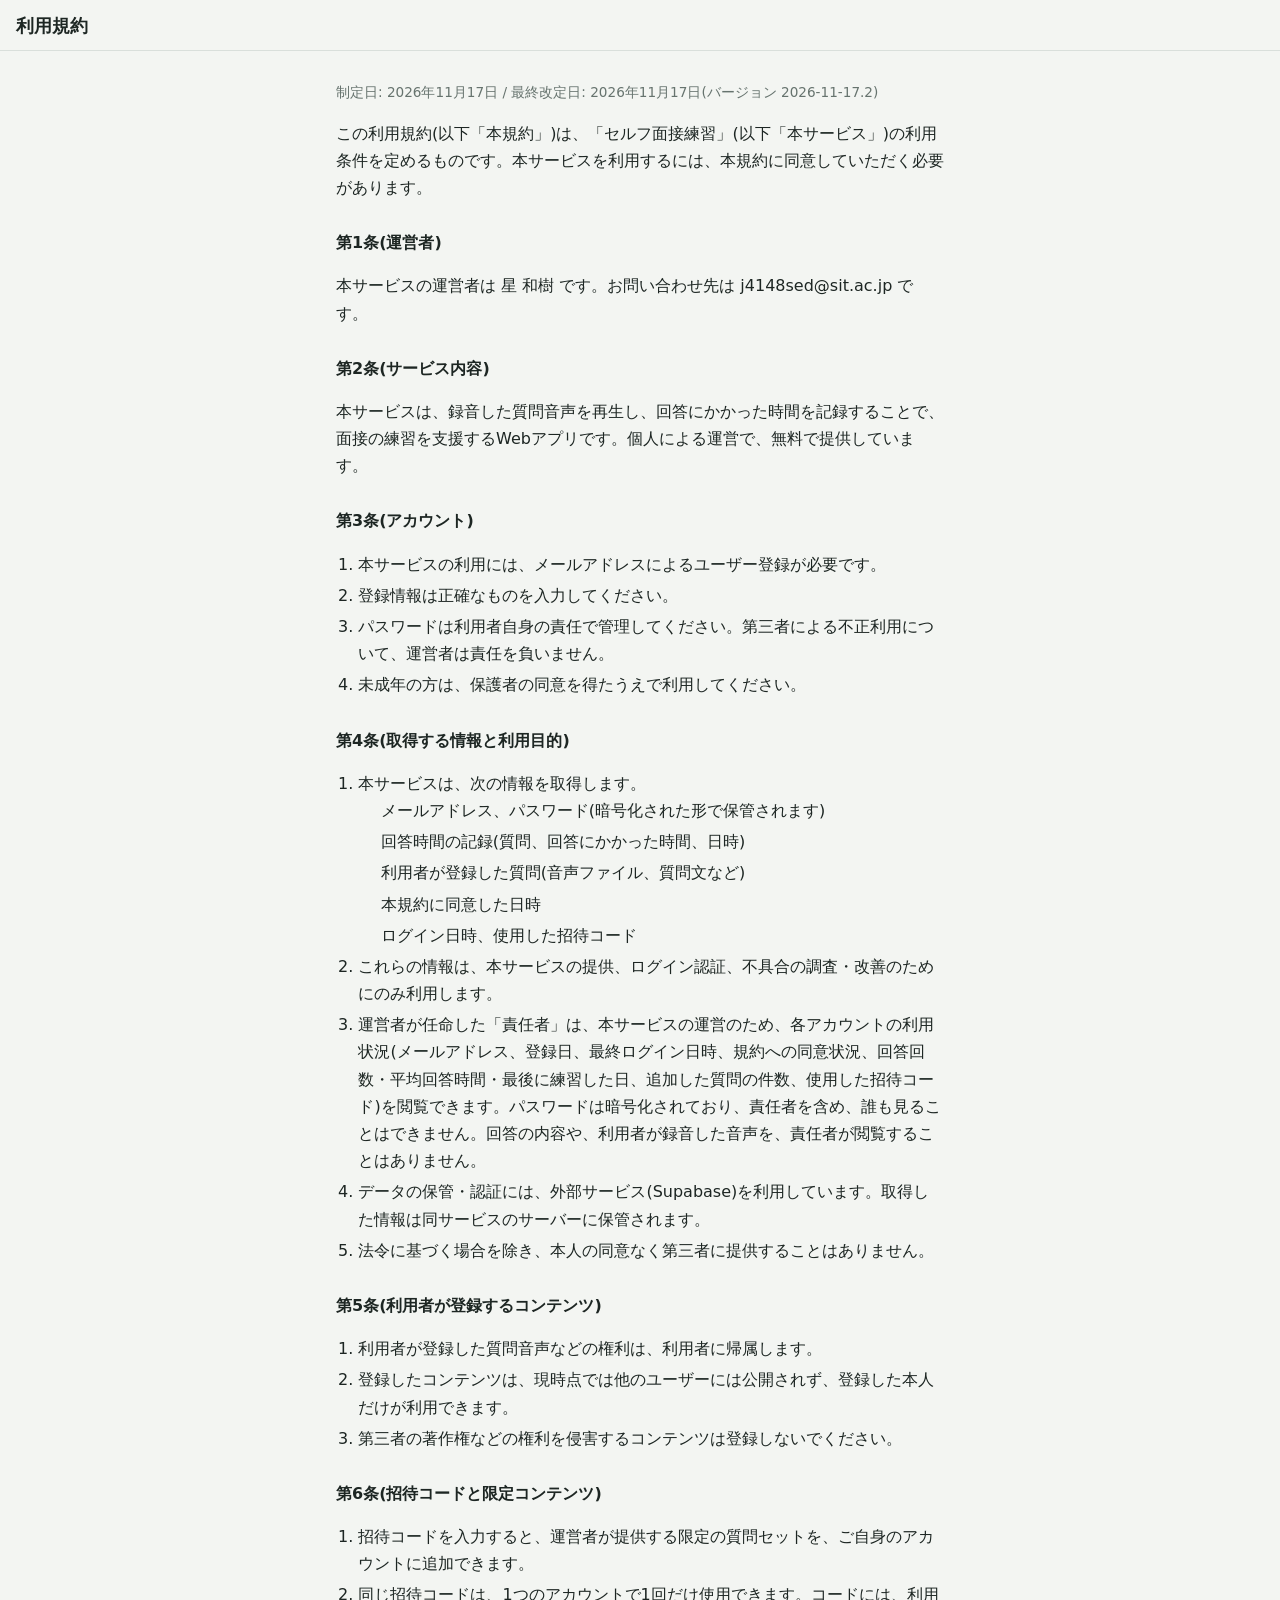
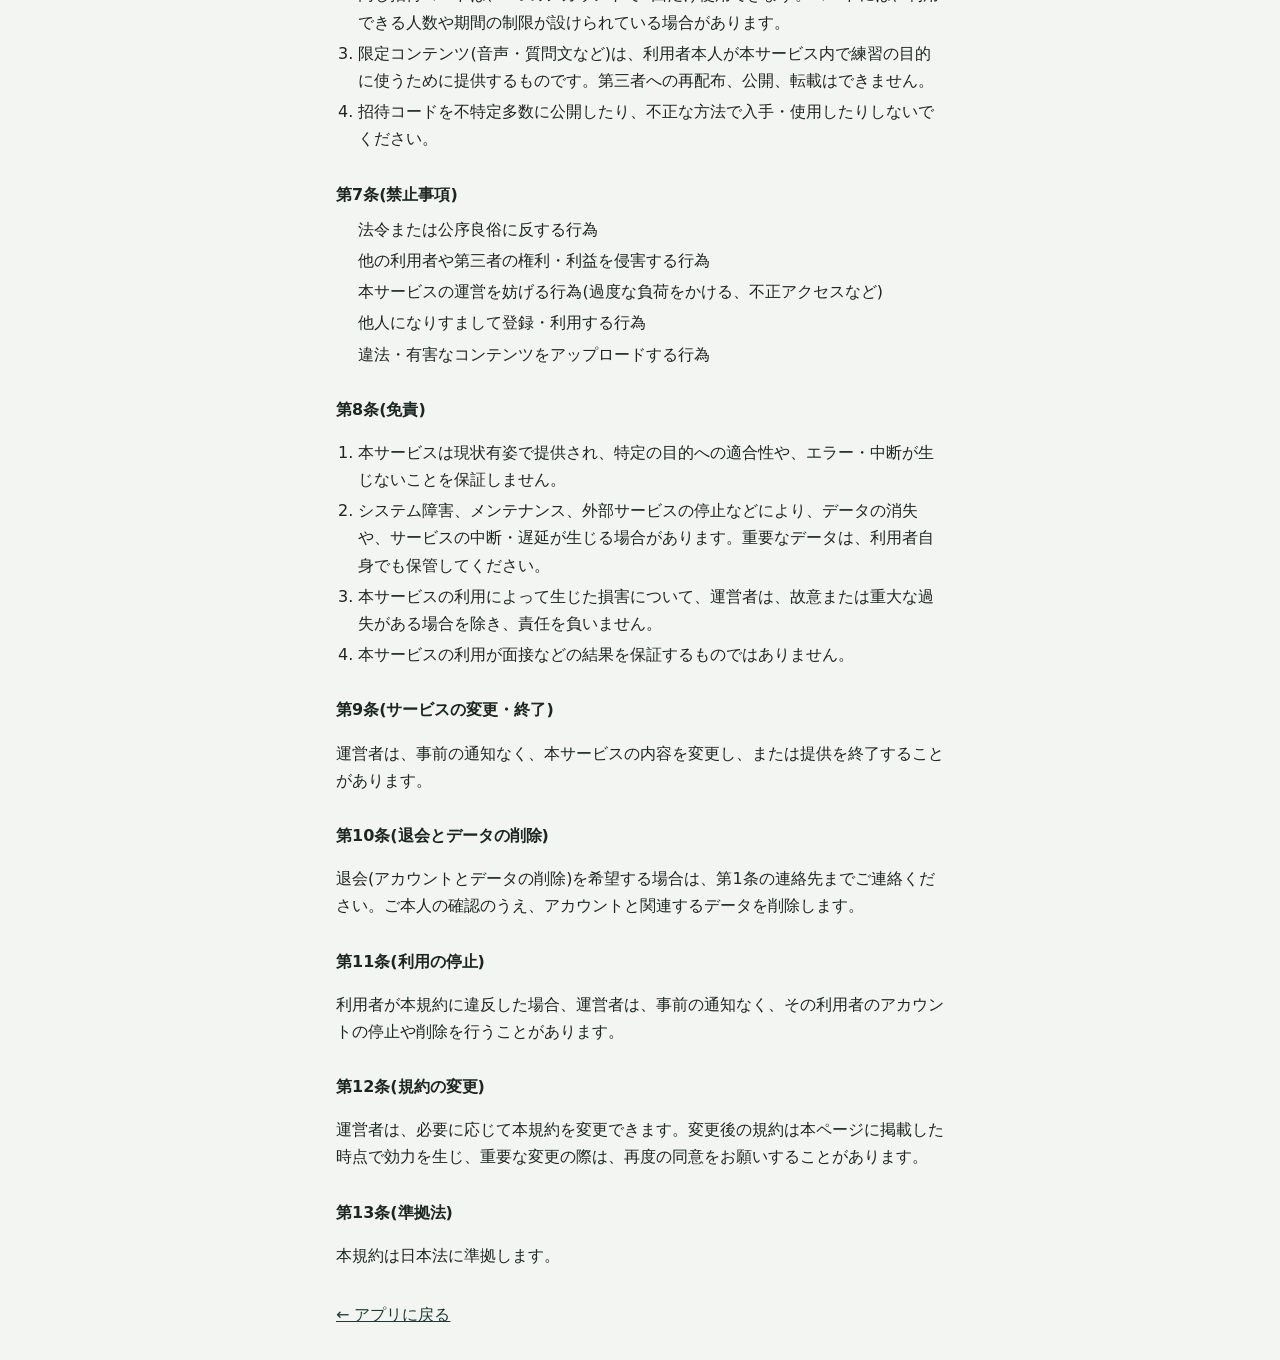
==== terms.html @ ee1d68dd "ファイルをルートに移動" ====
<!DOCTYPE html>
<html lang="ja">
<head>
  <meta charset="UTF-8">
  <meta name="viewport" content="width=device-width, initial-scale=1, viewport-fit=cover">
  <title>利用規約 | セルフ面接練習</title>
  <link rel="icon" type="image/png" sizes="32x32" href="icons/favicon-32.png">
  <link rel="stylesheet" href="style.css">
</head>
<body>
  <header class="top"><h1>利用規約</h1></header>
  <main class="doc">
    <p class="meta">制定日: 2026年11月17日 / 最終改定日: 2026年11月17日(バージョン 2026-11-17.2)</p>
    <p>この利用規約(以下「本規約」)は、「セルフ面接練習」(以下「本サービス」)の利用条件を定めるものです。本サービスを利用するには、本規約に同意していただく必要があります。</p>

    <h2>第1条(運営者)</h2>
    <p>本サービスの運営者は <span >星 和樹</span> です。お問い合わせ先は <span >j4148sed@sit.ac.jp</span> です。</p>

    <h2>第2条(サービス内容)</h2>
    <p>本サービスは、録音した質問音声を再生し、回答にかかった時間を記録することで、面接の練習を支援するWebアプリです。個人による運営で、無料で提供しています。</p>

    <h2>第3条(アカウント)</h2>
    <ol>
      <li>本サービスの利用には、メールアドレスによるユーザー登録が必要です。</li>
      <li>登録情報は正確なものを入力してください。</li>
      <li>パスワードは利用者自身の責任で管理してください。第三者による不正利用について、運営者は責任を負いません。</li>
      <li>未成年の方は、保護者の同意を得たうえで利用してください。</li>
    </ol>

    <h2>第4条(取得する情報と利用目的)</h2>
    <ol>
      <li>本サービスは、次の情報を取得します。
        <ul>
          <li>メールアドレス、パスワード(暗号化された形で保管されます)</li>
          <li>回答時間の記録(質問、回答にかかった時間、日時)</li>
          <li>利用者が登録した質問(音声ファイル、質問文など)</li>
          <li>本規約に同意した日時</li>
          <li>ログイン日時、使用した招待コード</li>
        </ul>
      </li>
      <li>これらの情報は、本サービスの提供、ログイン認証、不具合の調査・改善のためにのみ利用します。</li>
      <li>運営者が任命した「責任者」は、本サービスの運営のため、各アカウントの利用状況(メールアドレス、登録日、最終ログイン日時、規約への同意状況、回答回数・平均回答時間・最後に練習した日、追加した質問の件数、使用した招待コード)を閲覧できます。パスワードは暗号化されており、責任者を含め、誰も見ることはできません。回答の内容や、利用者が録音した音声を、責任者が閲覧することはありません。</li>
      <li>データの保管・認証には、外部サービス(Supabase)を利用しています。取得した情報は同サービスのサーバーに保管されます。</li>
      <li>法令に基づく場合を除き、本人の同意なく第三者に提供することはありません。</li>
    </ol>

    <h2>第5条(利用者が登録するコンテンツ)</h2>
    <ol>
      <li>利用者が登録した質問音声などの権利は、利用者に帰属します。</li>
      <li>登録したコンテンツは、現時点では他のユーザーには公開されず、登録した本人だけが利用できます。</li>
      <li>第三者の著作権などの権利を侵害するコンテンツは登録しないでください。</li>
    </ol>

    <h2>第6条(招待コードと限定コンテンツ)</h2>
    <ol>
      <li>招待コードを入力すると、運営者が提供する限定の質問セットを、ご自身のアカウントに追加できます。</li>
      <li>同じ招待コードは、1つのアカウントで1回だけ使用できます。コードには、利用できる人数や期間の制限が設けられている場合があります。</li>
      <li>限定コンテンツ(音声・質問文など)は、利用者本人が本サービス内で練習の目的に使うために提供するものです。第三者への再配布、公開、転載はできません。</li>
      <li>招待コードを不特定多数に公開したり、不正な方法で入手・使用したりしないでください。</li>
    </ol>

    <h2>第7条(禁止事項)</h2>
    <ul>
      <li>法令または公序良俗に反する行為</li>
      <li>他の利用者や第三者の権利・利益を侵害する行為</li>
      <li>本サービスの運営を妨げる行為(過度な負荷をかける、不正アクセスなど)</li>
      <li>他人になりすまして登録・利用する行為</li>
      <li>違法・有害なコンテンツをアップロードする行為</li>
    </ul>

    <h2>第8条(免責)</h2>
    <ol>
      <li>本サービスは現状有姿で提供され、特定の目的への適合性や、エラー・中断が生じないことを保証しません。</li>
      <li>システム障害、メンテナンス、外部サービスの停止などにより、データの消失や、サービスの中断・遅延が生じる場合があります。重要なデータは、利用者自身でも保管してください。</li>
      <li>本サービスの利用によって生じた損害について、運営者は、故意または重大な過失がある場合を除き、責任を負いません。</li>
      <li>本サービスの利用が面接などの結果を保証するものではありません。</li>
    </ol>

    <h2>第9条(サービスの変更・終了)</h2>
    <p>運営者は、事前の通知なく、本サービスの内容を変更し、または提供を終了することがあります。</p>

    <h2>第10条(退会とデータの削除)</h2>
    <p>退会(アカウントとデータの削除)を希望する場合は、第1条の連絡先までご連絡ください。ご本人の確認のうえ、アカウントと関連するデータを削除します。</p>

    <h2>第11条(利用の停止)</h2>
    <p>利用者が本規約に違反した場合、運営者は、事前の通知なく、その利用者のアカウントの停止や削除を行うことがあります。</p>

    <h2>第12条(規約の変更)</h2>
    <p>運営者は、必要に応じて本規約を変更できます。変更後の規約は本ページに掲載した時点で効力を生じ、重要な変更の際は、再度の同意をお願いすることがあります。</p>

    <h2>第13条(準拠法)</h2>
    <p>本規約は日本法に準拠します。</p>

    <p style="margin-top:32px"><a href="./">← アプリに戻る</a></p>
  </main>
</body>
</html>
---- style.css ----
:root {
  --bg: #f3f5f2;
  --surface: #ffffff;
  --ink: #1d2623;
  --muted: #66736e;
  --line: #d9dfdb;
  --accent: #1f3a34;
  --accent-ink: #ffffff;
  --live: #c4452d;
  --radius: 14px;
  color-scheme: light dark;
}
@media (prefers-color-scheme: dark) {
  :root {
    --bg: #131917;
    --surface: #1c2421;
    --ink: #e8eeeb;
    --muted: #93a29c;
    --line: #2d3733;
    --accent: #8fd1bb;
    --accent-ink: #0f1916;
    --live: #ff8a70;
  }
}

* { box-sizing: border-box; }
html, body { margin: 0; }
body {
  background: var(--bg);
  color: var(--ink);
  font-family: "Hiragino Sans", "Yu Gothic UI", "Noto Sans JP", system-ui, sans-serif;
  line-height: 1.7;
  padding-bottom: env(safe-area-inset-bottom, 0px);
}

.top {
  position: sticky; top: 0; z-index: 5;
  background: var(--bg);
  padding: calc(env(safe-area-inset-top, 0px) + 12px) 16px 0;
  border-bottom: 1px solid var(--line);
}
.top h1 { font-size: 1.1rem; margin: 0 0 8px; font-weight: 700; }
.tabs { display: flex; gap: 4px; }
.tab {
  flex: 1; border: 0; background: none; color: var(--muted);
  font: inherit; font-size: .95rem; padding: 10px 4px;
  border-bottom: 3px solid transparent; cursor: pointer;
}
.tab.active { color: var(--ink); border-bottom-color: var(--accent); font-weight: 700; }
button:focus-visible, select:focus-visible, input:focus-visible { outline: 3px solid var(--live); outline-offset: 2px; }

main { max-width: 640px; margin: 0 auto; padding: 16px; }
.view { display: none; }
.view.active { display: block; }
h2 { font-size: 1rem; margin: 24px 0 8px; }

/* 練習 */
.settings { display: grid; gap: 10px; }
.settings label { display: grid; gap: 4px; font-size: .85rem; color: var(--muted); }
.settings .check { display: flex; align-items: center; gap: 8px; }
select {
  font: inherit; font-size: 1rem; color: var(--ink);
  background: var(--surface); border: 1px solid var(--line);
  border-radius: 10px; padding: 10px 12px;
}

.stage {
  margin: 20px 0; padding: 28px 16px; text-align: center;
  background: var(--surface); border: 1px solid var(--line); border-radius: var(--radius);
  min-height: 250px; display: flex; flex-direction: column; justify-content: center; gap: 8px;
}
.status { margin: 0; color: var(--muted); font-size: .95rem; }
.qtitle { margin: 0; font-size: 1.25rem; font-weight: 700; min-height: 2.4em; }
.timer {
  margin: 0; font-size: 3.4rem; font-weight: 300;
  font-variant-numeric: tabular-nums; letter-spacing: .02em;
}

.actions { display: grid; gap: 10px; }
button.primary, button.ghost {
  font: inherit; font-size: 1.05rem; border-radius: var(--radius);
  padding: 16px; cursor: pointer; border: 1px solid var(--accent);
}
button.primary { background: var(--accent); color: var(--accent-ink); font-weight: 700; }
button.ghost { background: none; color: var(--ink); border-color: var(--line); }
button.danger { color: var(--live); margin-top: 24px; width: 100%; }
button:active { transform: translateY(1px); }

/* 一覧・記録 */
.hint { color: var(--muted); font-size: .85rem; margin: 0 0 12px; }
ul { list-style: none; margin: 0; padding: 0; }
.qlist li, .stats li, .recent li {
  display: flex; align-items: center; gap: 10px;
  background: var(--surface); border: 1px solid var(--line); border-radius: 12px;
  padding: 10px 12px; margin-bottom: 8px;
}
.qlist li { margin-left: calc(var(--d, 0) * 18px); }
.qlist li[style*="--d:0"] { border-left: 4px solid var(--accent); }
.t { flex: 1; }
.badge {
  font-size: .72rem; color: var(--muted);
  border: 1px solid var(--line); border-radius: 999px; padding: 0 8px;
}
.badge.own { color: var(--accent); border-color: var(--accent); }
button.play {
  width: 44px; height: 44px; border-radius: 50%; border: 0;
  background: var(--accent); color: var(--accent-ink); font-size: 1rem; cursor: pointer;
}
.num { font-variant-numeric: tabular-nums; text-align: right; white-space: nowrap; }
.num small { display: block; color: var(--muted); font-size: .72rem; }
.empty { color: var(--muted); justify-content: center; }

@media (prefers-reduced-motion: reduce) { * { transition: none !important; animation: none !important; } }

/* 回答終了後の「次の質問へ」ボタンは色を変えて、押し間違いを防ぐ */
button.primary.next { background: var(--live); border-color: var(--live); color: #fff; }

/* アカウント */
.tab { font-size: .88rem; }
.notice { min-height: 1.6em; margin: 12px 0 0; font-size: .85rem; color: var(--muted); text-align: center; }
.card { background: var(--surface); border: 1px solid var(--line); border-radius: var(--radius); padding: 16px; }
.card h2 { margin-top: 0; }
.card p { margin: 0 0 8px; }
.fields { display: grid; gap: 12px; }
.fields label { display: grid; gap: 4px; font-size: .85rem; color: var(--muted); }
input[type="email"], input[type="password"] {
  font: inherit; font-size: 1rem; color: var(--ink);
  background: var(--bg); border: 1px solid var(--line); border-radius: 10px; padding: 12px;
}
.email { font-weight: 700; word-break: break-all; }
code { background: var(--bg); border-radius: 4px; padding: 0 4px; }

/* ログイン必須: 未ログイン・未同意の間は、タブを隠してアカウント画面だけを出す */
.locked .tabs { display: none; }
.fields label.check { display: flex; align-items: flex-start; gap: 10px; color: var(--ink); font-size: .92rem; }
.fields label.check input { width: 22px; height: 22px; margin: 2px 0 0; flex: none; }
.fields hr { border: 0; border-top: 1px solid var(--line); margin: 4px 0; width: 100%; }
button:disabled { opacity: .45; cursor: not-allowed; }
a { color: var(--accent); }
.doc h2 { margin-top: 28px; }
.doc ol, .doc ul { padding-left: 1.4em; }
.doc li { margin-bottom: 4px; }
.doc .meta { color: var(--muted); font-size: .85rem; }
.doc .todo { background: #fff3c4; color: #5a4300; border-radius: 4px; padding: 0 4px; }

/* ステップ4: 質問の追加・削除 */
input[type="text"], input[type="file"] {
  font: inherit; font-size: 1rem; color: var(--ink);
  background: var(--bg); border: 1px solid var(--line); border-radius: 10px; padding: 12px; width: 100%;
}
.sub { display: block; color: var(--muted); font-size: .75rem; line-height: 1.4; }
button.del {
  border: 1px solid var(--line); background: none; color: var(--live);
  border-radius: 8px; padding: 8px 10px; font: inherit; font-size: .8rem; cursor: pointer;
}
#view-list .card { margin-top: 24px; }

/* ステップ4b: 録音 */
.rec { display: grid; gap: 10px; }
.rec .or { margin: 0; color: var(--muted); font-size: .85rem; }
.rec-row { display: flex; align-items: center; gap: 14px; }
.rec-row .primary { flex: 1; }
button.primary.rec-on { background: var(--live); border-color: var(--live); color: #fff; }
.rec-time { font-variant-numeric: tabular-nums; font-size: 1.3rem; min-width: 4.5em; text-align: right; }
#recDone { display: grid; gap: 10px; }
#recPreview { width: 100%; }

/* ステップ6: 設定・招待コード・責任者画面 */
.tab[hidden] { display: none; }
.tabs .tab { padding: 10px 2px; font-size: .82rem; white-space: nowrap; }
#accountIn { display: grid; gap: 16px; }
#accountIn[hidden] { display: none; }
#accountIn .card h2 + .stats { margin-top: 8px; }
.info, .adl { display: grid; grid-template-columns: auto 1fr; gap: 4px 12px; margin: 0 0 12px; font-size: .9rem; }
.info dt, .adl dt { color: var(--muted); }
.info dd, .adl dd { margin: 0; word-break: break-all; }
input[type="search"] {
  font: inherit; font-size: 1rem; color: var(--ink);
  background: var(--bg); border: 1px solid var(--line); border-radius: 10px; padding: 12px; width: 100%;
}
.summary { display: grid; grid-template-columns: repeat(2, 1fr); gap: 8px; margin: 12px 0; }
.stat { background: var(--bg); border: 1px solid var(--line); border-radius: 12px; padding: 10px 12px; }
.stat b { display: block; font-size: 1.6rem; font-weight: 600; font-variant-numeric: tabular-nums; line-height: 1.3; }
.stat span { color: var(--muted); font-size: .78rem; }
.adminlist { margin-top: 12px; }
.adminlist li { background: var(--surface); border: 1px solid var(--line); border-radius: 12px; padding: 12px; margin-bottom: 8px; }
.aemail { margin: 0 0 8px; font-weight: 700; word-break: break-all; }
.adminlist .adl { margin: 0; }
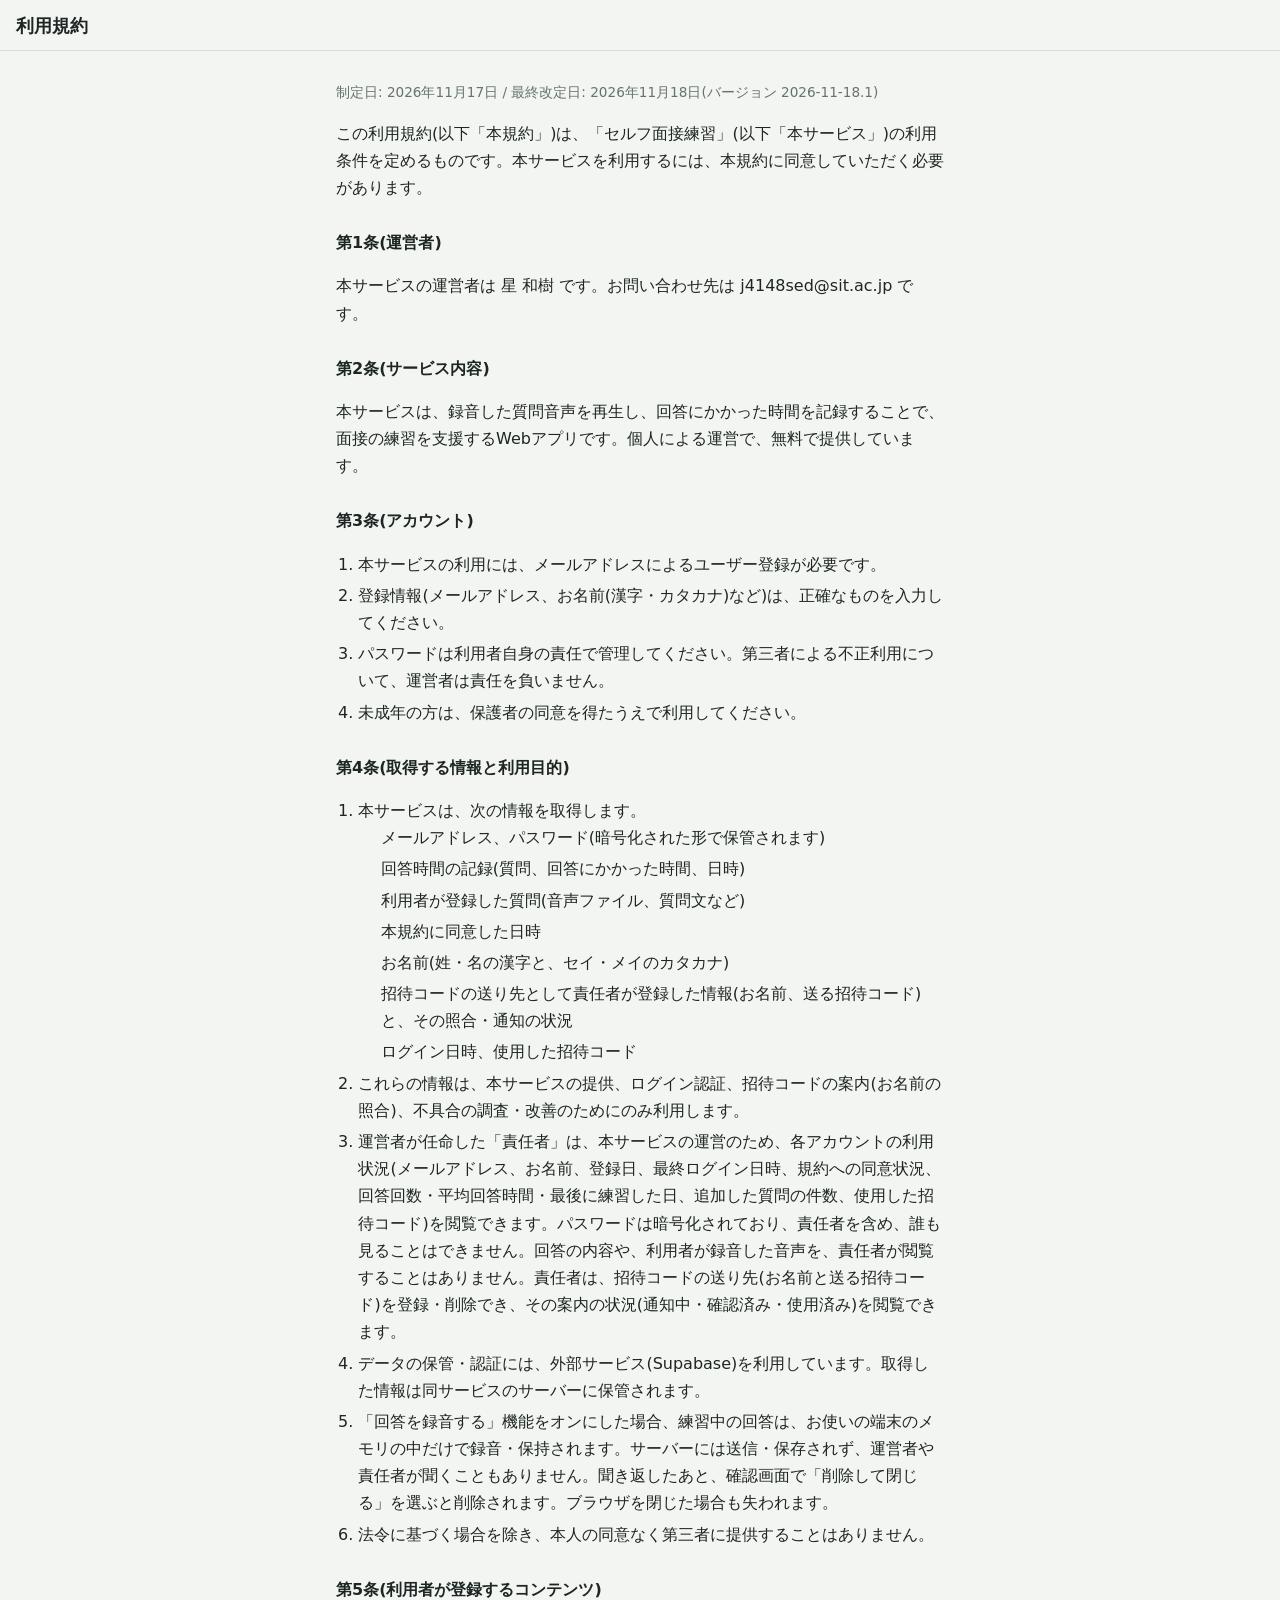
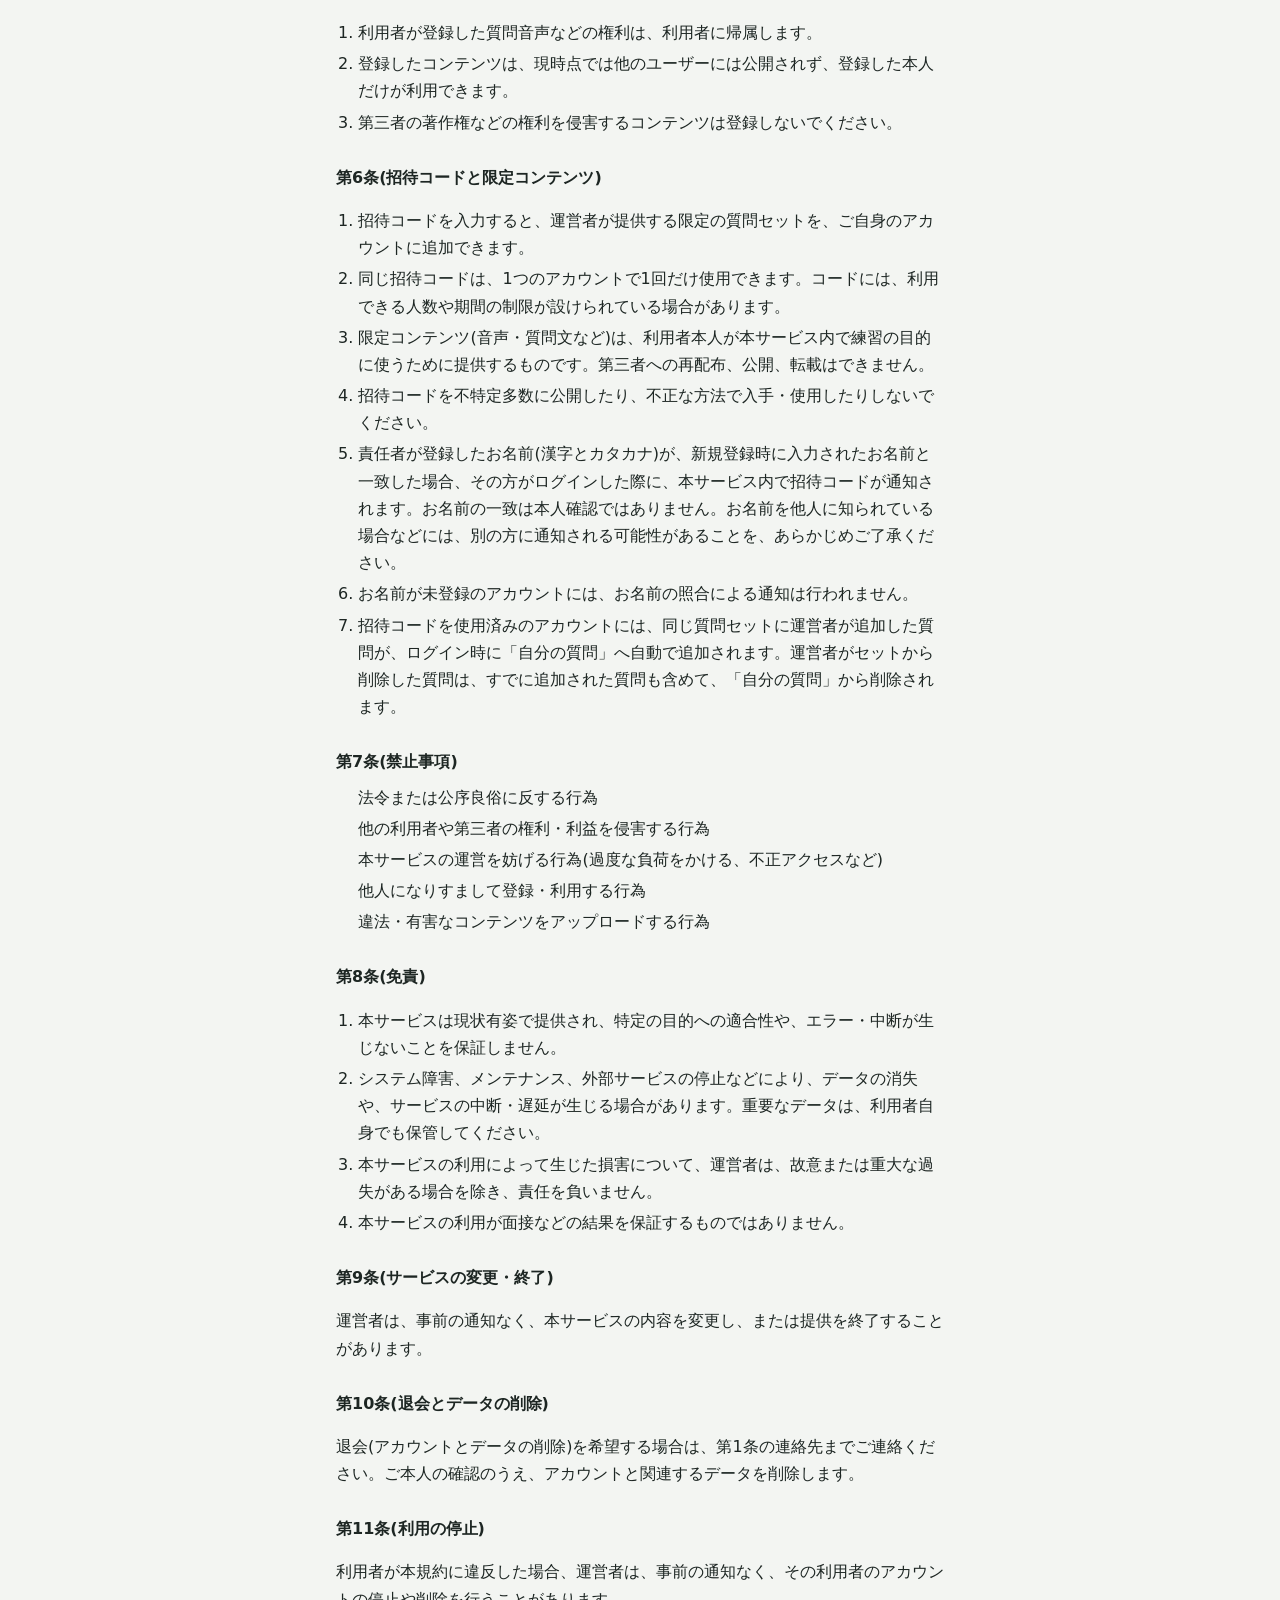
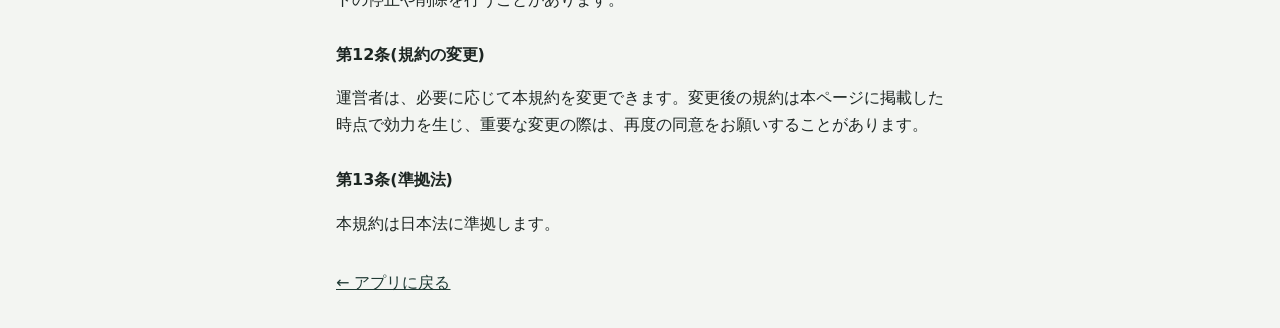
==== commit c4646f94: "規約変更" ====
--- a/terms.html
+++ b/terms.html
@@ -10,11 +10,11 @@
 <body>
   <header class="top"><h1>利用規約</h1></header>
   <main class="doc">
-    <p class="meta">制定日: 2026年11月17日 / 最終改定日: 2026年11月17日(バージョン 2026-11-17.2)</p>
+    <p class="meta">制定日: 2026年11月17日 / 最終改定日: 2026年11月18日(バージョン 2026-11-18.1)</p>
     <p>この利用規約(以下「本規約」)は、「セルフ面接練習」(以下「本サービス」)の利用条件を定めるものです。本サービスを利用するには、本規約に同意していただく必要があります。</p>
 
     <h2>第1条(運営者)</h2>
-    <p>本サービスの運営者は <span >星 和樹</span> です。お問い合わせ先は <span >j4148sed@sit.ac.jp</span> です。</p>
+    <p>本サービスの運営者は <span>星 和樹</span> です。お問い合わせ先は <span>j4148sed@sit.ac.jp</span> です。</p>
 
     <h2>第2条(サービス内容)</h2>
     <p>本サービスは、録音した質問音声を再生し、回答にかかった時間を記録することで、面接の練習を支援するWebアプリです。個人による運営で、無料で提供しています。</p>
@@ -22,7 +22,7 @@
     <h2>第3条(アカウント)</h2>
     <ol>
       <li>本サービスの利用には、メールアドレスによるユーザー登録が必要です。</li>
-      <li>登録情報は正確なものを入力してください。</li>
+      <li>登録情報(メールアドレス、お名前(漢字・カタカナ)など)は、正確なものを入力してください。</li>
       <li>パスワードは利用者自身の責任で管理してください。第三者による不正利用について、運営者は責任を負いません。</li>
       <li>未成年の方は、保護者の同意を得たうえで利用してください。</li>
     </ol>
@@ -35,12 +35,15 @@
           <li>回答時間の記録(質問、回答にかかった時間、日時)</li>
           <li>利用者が登録した質問(音声ファイル、質問文など)</li>
           <li>本規約に同意した日時</li>
+          <li>お名前(姓・名の漢字と、セイ・メイのカタカナ)</li>
+          <li>招待コードの送り先として責任者が登録した情報(お名前、送る招待コード)と、その照合・通知の状況</li>
           <li>ログイン日時、使用した招待コード</li>
         </ul>
       </li>
-      <li>これらの情報は、本サービスの提供、ログイン認証、不具合の調査・改善のためにのみ利用します。</li>
-      <li>運営者が任命した「責任者」は、本サービスの運営のため、各アカウントの利用状況(メールアドレス、登録日、最終ログイン日時、規約への同意状況、回答回数・平均回答時間・最後に練習した日、追加した質問の件数、使用した招待コード)を閲覧できます。パスワードは暗号化されており、責任者を含め、誰も見ることはできません。回答の内容や、利用者が録音した音声を、責任者が閲覧することはありません。</li>
+      <li>これらの情報は、本サービスの提供、ログイン認証、招待コードの案内(お名前の照合)、不具合の調査・改善のためにのみ利用します。</li>
+      <li>運営者が任命した「責任者」は、本サービスの運営のため、各アカウントの利用状況(メールアドレス、お名前、登録日、最終ログイン日時、規約への同意状況、回答回数・平均回答時間・最後に練習した日、追加した質問の件数、使用した招待コード)を閲覧できます。パスワードは暗号化されており、責任者を含め、誰も見ることはできません。回答の内容や、利用者が録音した音声を、責任者が閲覧することはありません。責任者は、招待コードの送り先(お名前と送る招待コード)を登録・削除でき、その案内の状況(通知中・確認済み・使用済み)を閲覧できます。</li>
       <li>データの保管・認証には、外部サービス(Supabase)を利用しています。取得した情報は同サービスのサーバーに保管されます。</li>
+      <li>「回答を録音する」機能をオンにした場合、練習中の回答は、お使いの端末のメモリの中だけで録音・保持されます。サーバーには送信・保存されず、運営者や責任者が聞くこともありません。聞き返したあと、確認画面で「削除して閉じる」を選ぶと削除されます。ブラウザを閉じた場合も失われます。</li>
       <li>法令に基づく場合を除き、本人の同意なく第三者に提供することはありません。</li>
     </ol>
 
@@ -57,6 +60,9 @@
       <li>同じ招待コードは、1つのアカウントで1回だけ使用できます。コードには、利用できる人数や期間の制限が設けられている場合があります。</li>
       <li>限定コンテンツ(音声・質問文など)は、利用者本人が本サービス内で練習の目的に使うために提供するものです。第三者への再配布、公開、転載はできません。</li>
       <li>招待コードを不特定多数に公開したり、不正な方法で入手・使用したりしないでください。</li>
+      <li>責任者が登録したお名前(漢字とカタカナ)が、新規登録時に入力されたお名前と一致した場合、その方がログインした際に、本サービス内で招待コードが通知されます。お名前の一致は本人確認ではありません。お名前を他人に知られている場合などには、別の方に通知される可能性があることを、あらかじめご了承ください。</li>
+      <li>お名前が未登録のアカウントには、お名前の照合による通知は行われません。</li>
+      <li>招待コードを使用済みのアカウントには、同じ質問セットに運営者が追加した質問が、ログイン時に「自分の質問」へ自動で追加されます。運営者がセットから削除した質問は、すでに追加された質問も含めて、「自分の質問」から削除されます。</li>
     </ol>
 
     <h2>第7条(禁止事項)</h2>
--- a/style.css
+++ b/style.css
@@ -186,3 +186,70 @@
 .adminlist li { background: var(--surface); border: 1px solid var(--line); border-radius: 12px; padding: 12px; margin-bottom: 8px; }
 .aemail { margin: 0 0 8px; font-weight: 700; word-break: break-all; }
 .adminlist .adl { margin: 0; }
+
+/* スマホで、長い文字や選択欄に引っ張られてページが横に広がらないようにする */
+html { -webkit-text-size-adjust: 100%; }
+main { width: 100%; overflow-wrap: anywhere; }
+.fields, .rec, .settings { grid-template-columns: minmax(0, 1fr); }   /* 列が中身の長さまで広がるのを防ぐ */
+.fields label, .rec label, .settings label { min-width: 0; }
+select, input[type="text"], input[type="email"], input[type="password"], input[type="search"], input[type="file"] {
+  max-width: 100%; min-width: 0;
+}
+select { width: 100%; text-overflow: ellipsis; }
+.t { flex: 1 1 0; min-width: 0; overflow-wrap: anywhere; }            /* 長い質問文は折り返す */
+.qlist li { max-width: 100%; }
+.qlist li .play, .qlist li .del, .qlist li .badge { flex: none; }
+#recPreview, audio { max-width: 100%; }
+.card { max-width: 100%; overflow: hidden; }
+@media (max-width: 480px) {
+  main { padding: 12px; }
+  .qlist li { gap: 8px; padding: 10px; margin-left: calc(var(--d, 0) * 12px); }   /* 深掘りの字下げを、スマホでは小さめに */
+  button.del { padding: 8px; }
+}
+
+/* hidden 属性を、display の指定より優先させる(録音ボタンなどが、状態に関係なく全部出てしまう不具合の修正) */
+[hidden] { display: none !important; }
+
+/* 全質問が終わって記録ページに移動した時の案内 */
+.done-note { background: var(--surface); border: 1px solid var(--accent); border-radius: var(--radius); padding: 12px 14px; margin: 0 0 12px; font-weight: 700; }
+
+/* 回答の聞き返し: 画面全体をふさぎ、背景のタップやEscでは閉じない */
+.review { position: fixed; inset: 0; z-index: 1000; background: rgba(0,0,0,.6); display: flex; align-items: center; justify-content: center; padding: 12px; }
+.review-box { background: var(--surface); color: var(--ink); width: 100%; max-width: 560px; margin: auto; padding: 18px 16px; border-radius: var(--radius); display: grid; gap: 12px; max-height: 100%; max-height: calc(100dvh - 24px); grid-template-rows: auto auto minmax(0, 1fr) auto; overflow: hidden; }
+.review-box h2 { margin: 0; font-size: 1.1rem; }
+.review-list { list-style: none; margin: 0; padding: 0; display: grid; gap: 10px; align-content: start; overflow-y: auto; min-height: 0; }
+.review-list li { border: 1px solid var(--line); border-radius: 12px; padding: 10px; display: grid; gap: 6px; }
+.review-list .rt { margin: 0; font-weight: 700; overflow-wrap: anywhere; }
+.review-list .rs { margin: 0; font-size: .85rem; opacity: .75; }
+.review-list audio { width: 100%; }
+.review-confirm { position: fixed; inset: 0; z-index: 1001; background: rgba(0,0,0,.55); display: flex; align-items: center; justify-content: center; padding: 16px; overflow-y: auto; }
+.review-box.small { max-width: 420px; grid-template-rows: none; overflow: visible; max-height: none; }
+.review-btns { display: grid; gap: 8px; }
+.review button { width: 100%; }
+.review button.danger { margin-top: 0; background: #c62828; color: #fff; border: 0; font-weight: 700; }
+.settings .hint { margin: 0; }
+
+/* 氏名の入力欄(2列) */
+.namegrid { display: grid; grid-template-columns: repeat(2, minmax(0, 1fr)); gap: 8px; }
+.namegrid label { display: grid; gap: 4px; font-size: .85rem; color: var(--muted); min-width: 0; }
+.namegrid input { width: 100%; }
+
+/* 招待コードが届いた時のお知らせ */
+.invite-notice { background: var(--surface); border: 2px solid var(--accent); border-radius: var(--radius); padding: 12px 14px; margin: 0 0 12px; display: grid; gap: 8px; }
+.invite-notice p { margin: 0; font-weight: 700; }
+.invite-notice code, .sent-codes code { font-size: 1.05rem; letter-spacing: .05em; user-select: all; }
+.invite-notice .row, .sent-codes li { display: flex; flex-wrap: wrap; gap: 8px; align-items: center; }
+.sent-codes { list-style: none; margin: 0 0 12px; padding: 0; display: grid; gap: 8px; }
+.sent-codes li { border: 1px solid var(--line); border-radius: 12px; padding: 10px; }
+.sent-codes .t { flex: 1 1 100%; }
+details.csv { margin-top: 10px; }
+details.csv textarea { width: 100%; box-sizing: border-box; margin: 8px 0; font: inherit; }
+.tgt-status { font-size: .85rem; opacity: .8; }
+
+/* 責任者: 質問セットの管理 */
+.fieldlabel { display: grid; gap: 4px; font-size: .85rem; color: var(--muted); min-width: 0; margin-bottom: 8px; }
+#packCard h2 { margin-top: 16px; }
+#packCard h2:first-child { margin-top: 0; }
+#packQs li { padding: 10px; }
+#packQs .aemail { font-weight: 600; }
+.badge-ok, .badge-tts { display: inline-block; margin-left: 6px; padding: 1px 8px; border-radius: 999px; font-size: .75rem; border: 1px solid var(--line); font-weight: 400; }
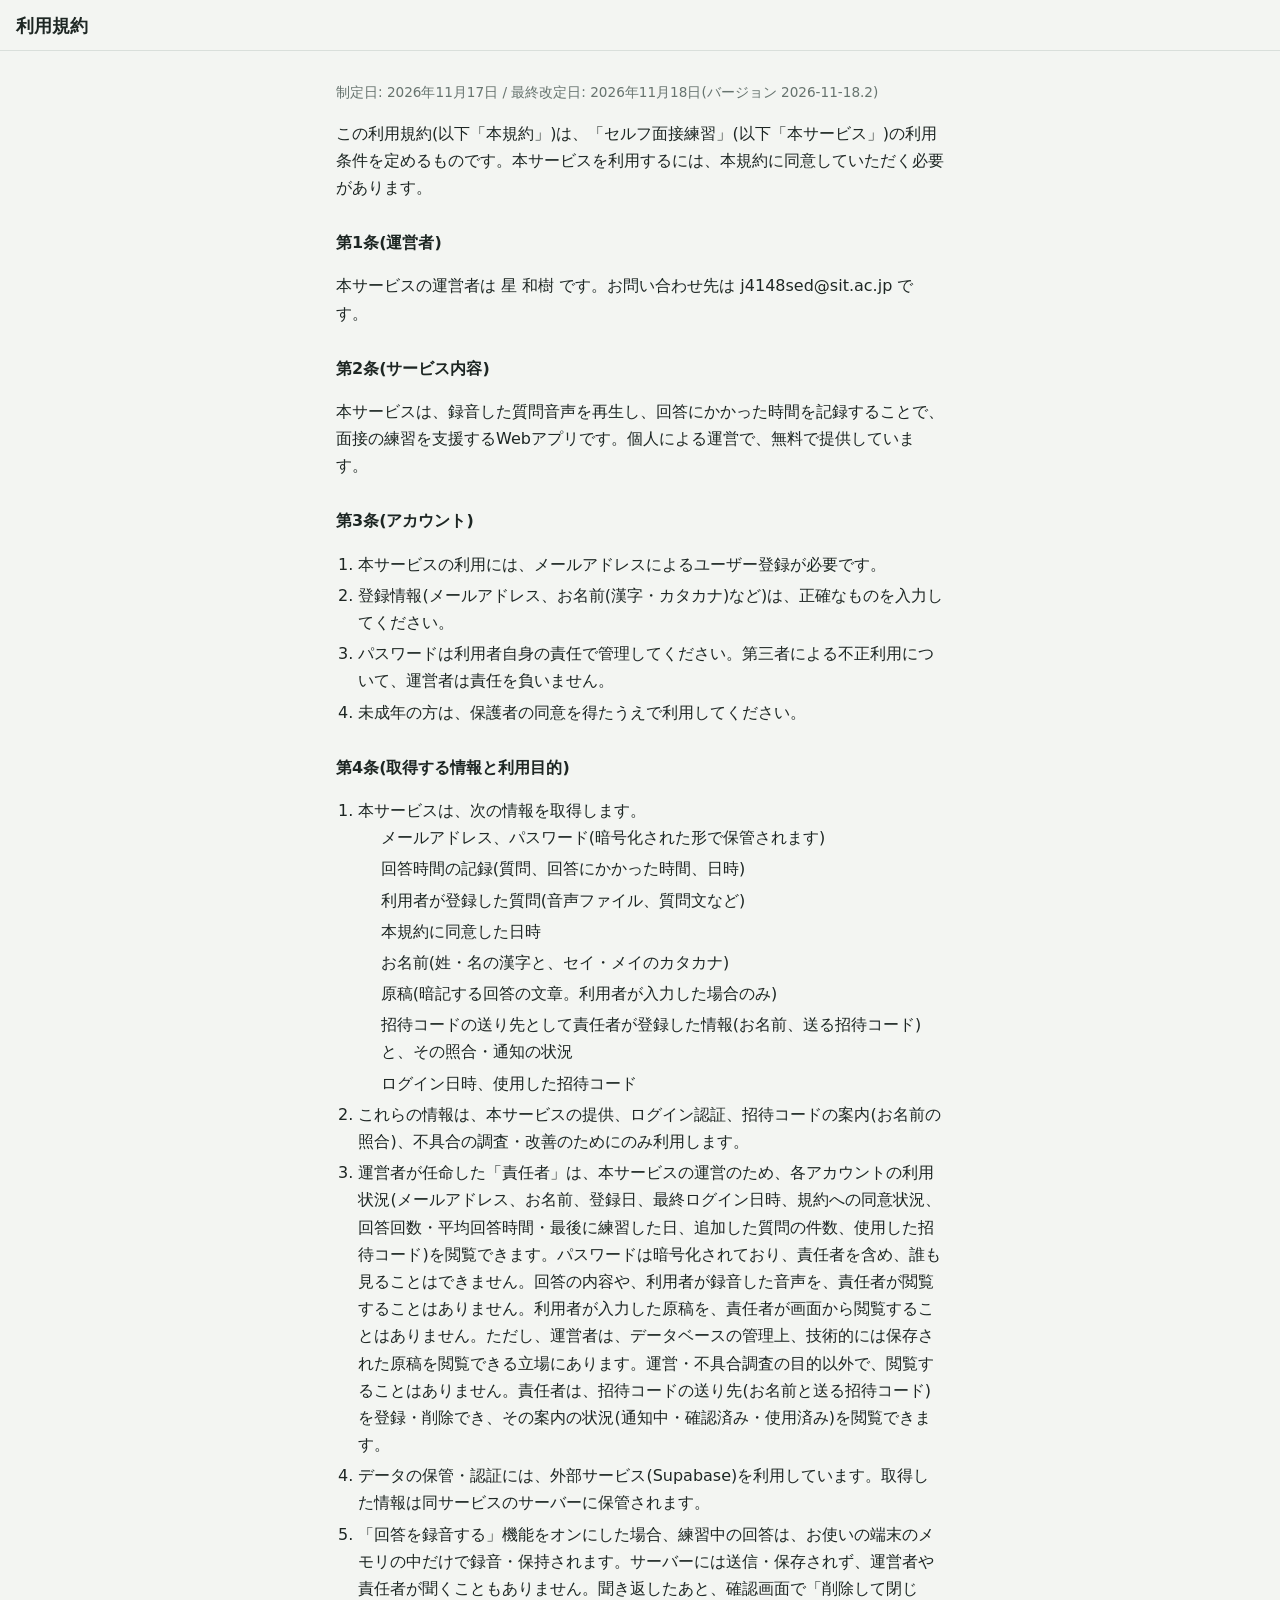
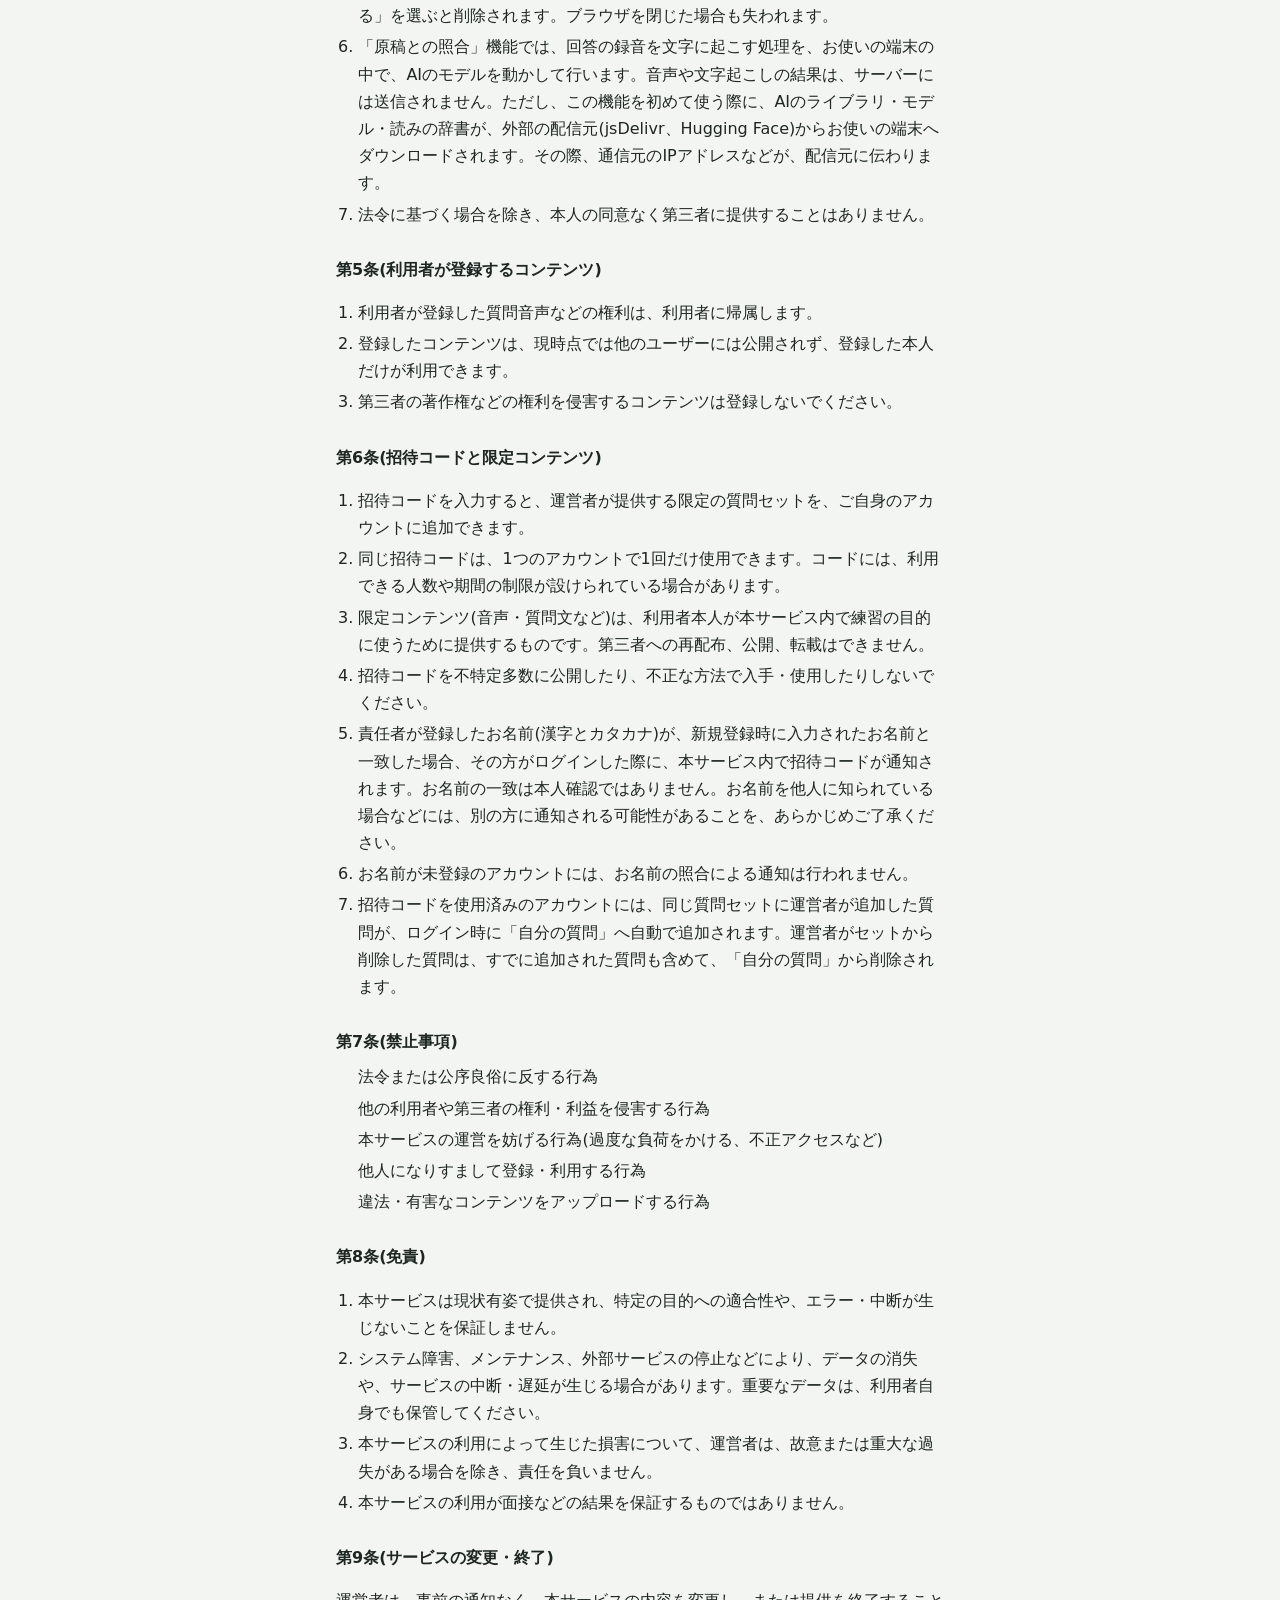
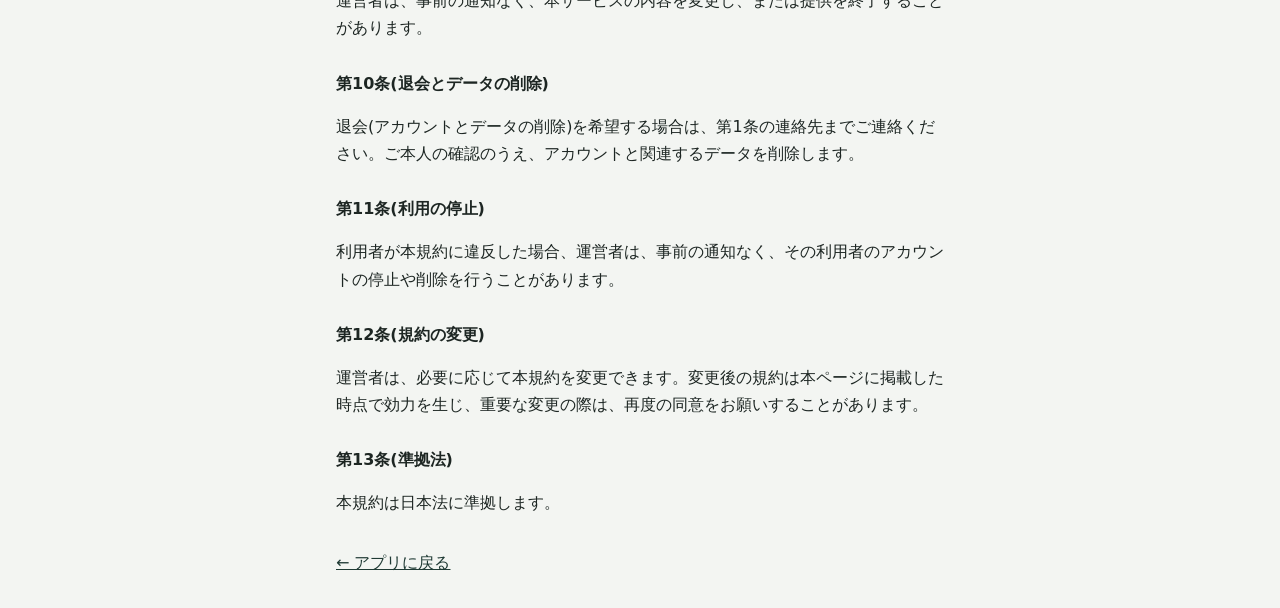
==== commit e21fb213: "AI追加" ====
--- a/terms.html
+++ b/terms.html
@@ -10,11 +10,11 @@
 <body>
   <header class="top"><h1>利用規約</h1></header>
   <main class="doc">
-    <p class="meta">制定日: 2026年11月17日 / 最終改定日: 2026年11月18日(バージョン 2026-11-18.1)</p>
+    <p class="meta">制定日: 2026年11月17日 / 最終改定日: 2026年11月18日(バージョン 2026-11-18.2)</p>
     <p>この利用規約(以下「本規約」)は、「セルフ面接練習」(以下「本サービス」)の利用条件を定めるものです。本サービスを利用するには、本規約に同意していただく必要があります。</p>
 
     <h2>第1条(運営者)</h2>
-    <p>本サービスの運営者は <span>星 和樹</span> です。お問い合わせ先は <span>j4148sed@sit.ac.jp</span> です。</p>
+    <p>本サービスの運営者は <span class="todo" data-fill="OPERATOR_NAME">【運営者名 / ハンドルネーム】</span> です。お問い合わせ先は <span class="todo" data-fill="OPERATOR_CONTACT">【連絡先メールアドレス】</span> です。</p>
 
     <h2>第2条(サービス内容)</h2>
     <p>本サービスは、録音した質問音声を再生し、回答にかかった時間を記録することで、面接の練習を支援するWebアプリです。個人による運営で、無料で提供しています。</p>
@@ -36,14 +36,16 @@
           <li>利用者が登録した質問(音声ファイル、質問文など)</li>
           <li>本規約に同意した日時</li>
           <li>お名前(姓・名の漢字と、セイ・メイのカタカナ)</li>
+          <li>原稿(暗記する回答の文章。利用者が入力した場合のみ)</li>
           <li>招待コードの送り先として責任者が登録した情報(お名前、送る招待コード)と、その照合・通知の状況</li>
           <li>ログイン日時、使用した招待コード</li>
         </ul>
       </li>
       <li>これらの情報は、本サービスの提供、ログイン認証、招待コードの案内(お名前の照合)、不具合の調査・改善のためにのみ利用します。</li>
-      <li>運営者が任命した「責任者」は、本サービスの運営のため、各アカウントの利用状況(メールアドレス、お名前、登録日、最終ログイン日時、規約への同意状況、回答回数・平均回答時間・最後に練習した日、追加した質問の件数、使用した招待コード)を閲覧できます。パスワードは暗号化されており、責任者を含め、誰も見ることはできません。回答の内容や、利用者が録音した音声を、責任者が閲覧することはありません。責任者は、招待コードの送り先(お名前と送る招待コード)を登録・削除でき、その案内の状況(通知中・確認済み・使用済み)を閲覧できます。</li>
+      <li>運営者が任命した「責任者」は、本サービスの運営のため、各アカウントの利用状況(メールアドレス、お名前、登録日、最終ログイン日時、規約への同意状況、回答回数・平均回答時間・最後に練習した日、追加した質問の件数、使用した招待コード)を閲覧できます。パスワードは暗号化されており、責任者を含め、誰も見ることはできません。回答の内容や、利用者が録音した音声を、責任者が閲覧することはありません。利用者が入力した原稿を、責任者が画面から閲覧することはありません。ただし、運営者は、データベースの管理上、技術的には保存された原稿を閲覧できる立場にあります。運営・不具合調査の目的以外で、閲覧することはありません。責任者は、招待コードの送り先(お名前と送る招待コード)を登録・削除でき、その案内の状況(通知中・確認済み・使用済み)を閲覧できます。</li>
       <li>データの保管・認証には、外部サービス(Supabase)を利用しています。取得した情報は同サービスのサーバーに保管されます。</li>
       <li>「回答を録音する」機能をオンにした場合、練習中の回答は、お使いの端末のメモリの中だけで録音・保持されます。サーバーには送信・保存されず、運営者や責任者が聞くこともありません。聞き返したあと、確認画面で「削除して閉じる」を選ぶと削除されます。ブラウザを閉じた場合も失われます。</li>
+      <li>「原稿との照合」機能では、回答の録音を文字に起こす処理を、お使いの端末の中で、AIのモデルを動かして行います。音声や文字起こしの結果は、サーバーには送信されません。ただし、この機能を初めて使う際に、AIのライブラリ・モデル・読みの辞書が、外部の配信元(jsDelivr、Hugging Face)からお使いの端末へダウンロードされます。その際、通信元のIPアドレスなどが、配信元に伝わります。</li>
       <li>法令に基づく場合を除き、本人の同意なく第三者に提供することはありません。</li>
     </ol>
 
@@ -99,5 +101,16 @@
 
     <p style="margin-top:32px"><a href="./">← アプリに戻る</a></p>
   </main>
+  <!-- 運営者名・連絡先は、config.js の OPERATOR_NAME / OPERATOR_CONTACT から自動で入る -->
+  <script src="config.js"></script>
+  <script>
+    (function () {
+      var c = window.APP_CONFIG || {};
+      document.querySelectorAll("[data-fill]").forEach(function (el) {
+        var v = c[el.getAttribute("data-fill")];
+        if (v) { el.textContent = v; el.classList.remove("todo"); }
+      });
+    })();
+  </script>
 </body>
 </html>
--- a/style.css
+++ b/style.css
@@ -253,3 +253,16 @@
 #packQs li { padding: 10px; }
 #packQs .aemail { font-weight: 600; }
 .badge-ok, .badge-tts { display: inline-block; margin-left: 6px; padding: 1px 8px; border-radius: 999px; font-size: .75rem; border: 1px solid var(--line); font-weight: 400; }
+
+/* 原稿・原稿との照合 */
+button.scr { flex: none; background: none; border: 1px solid var(--line); color: var(--ink); border-radius: 10px; padding: 8px 10px; font: inherit; font-size: .85rem; }
+.script-box textarea { width: 100%; font: inherit; color: var(--ink); background: var(--bg); border: 1px solid var(--line); border-radius: 10px; padding: 10px; resize: vertical; min-height: 140px; }
+.script-box { grid-template-rows: none; overflow-y: auto; }
+.chk { display: grid; gap: 6px; }
+.chk button { width: 100%; }
+.chk .rmsg { margin: 0; font-size: .85rem; color: var(--muted); }
+.chk .score { margin: 0; font-size: 1.2rem; font-weight: 700; }
+.chk .out { white-space: pre-wrap; overflow-wrap: anywhere; background: var(--bg); border-radius: 10px; padding: 8px 10px; margin: 0; font-size: .95rem; }
+.chk .out-label { margin: 4px 0 0; font-size: .8rem; color: var(--muted); }
+.miss { background: color-mix(in srgb, #c62828 25%, transparent); color: #c62828; border-radius: 3px; }
+@media (prefers-color-scheme: dark) { .miss { color: #ff8a80; } }
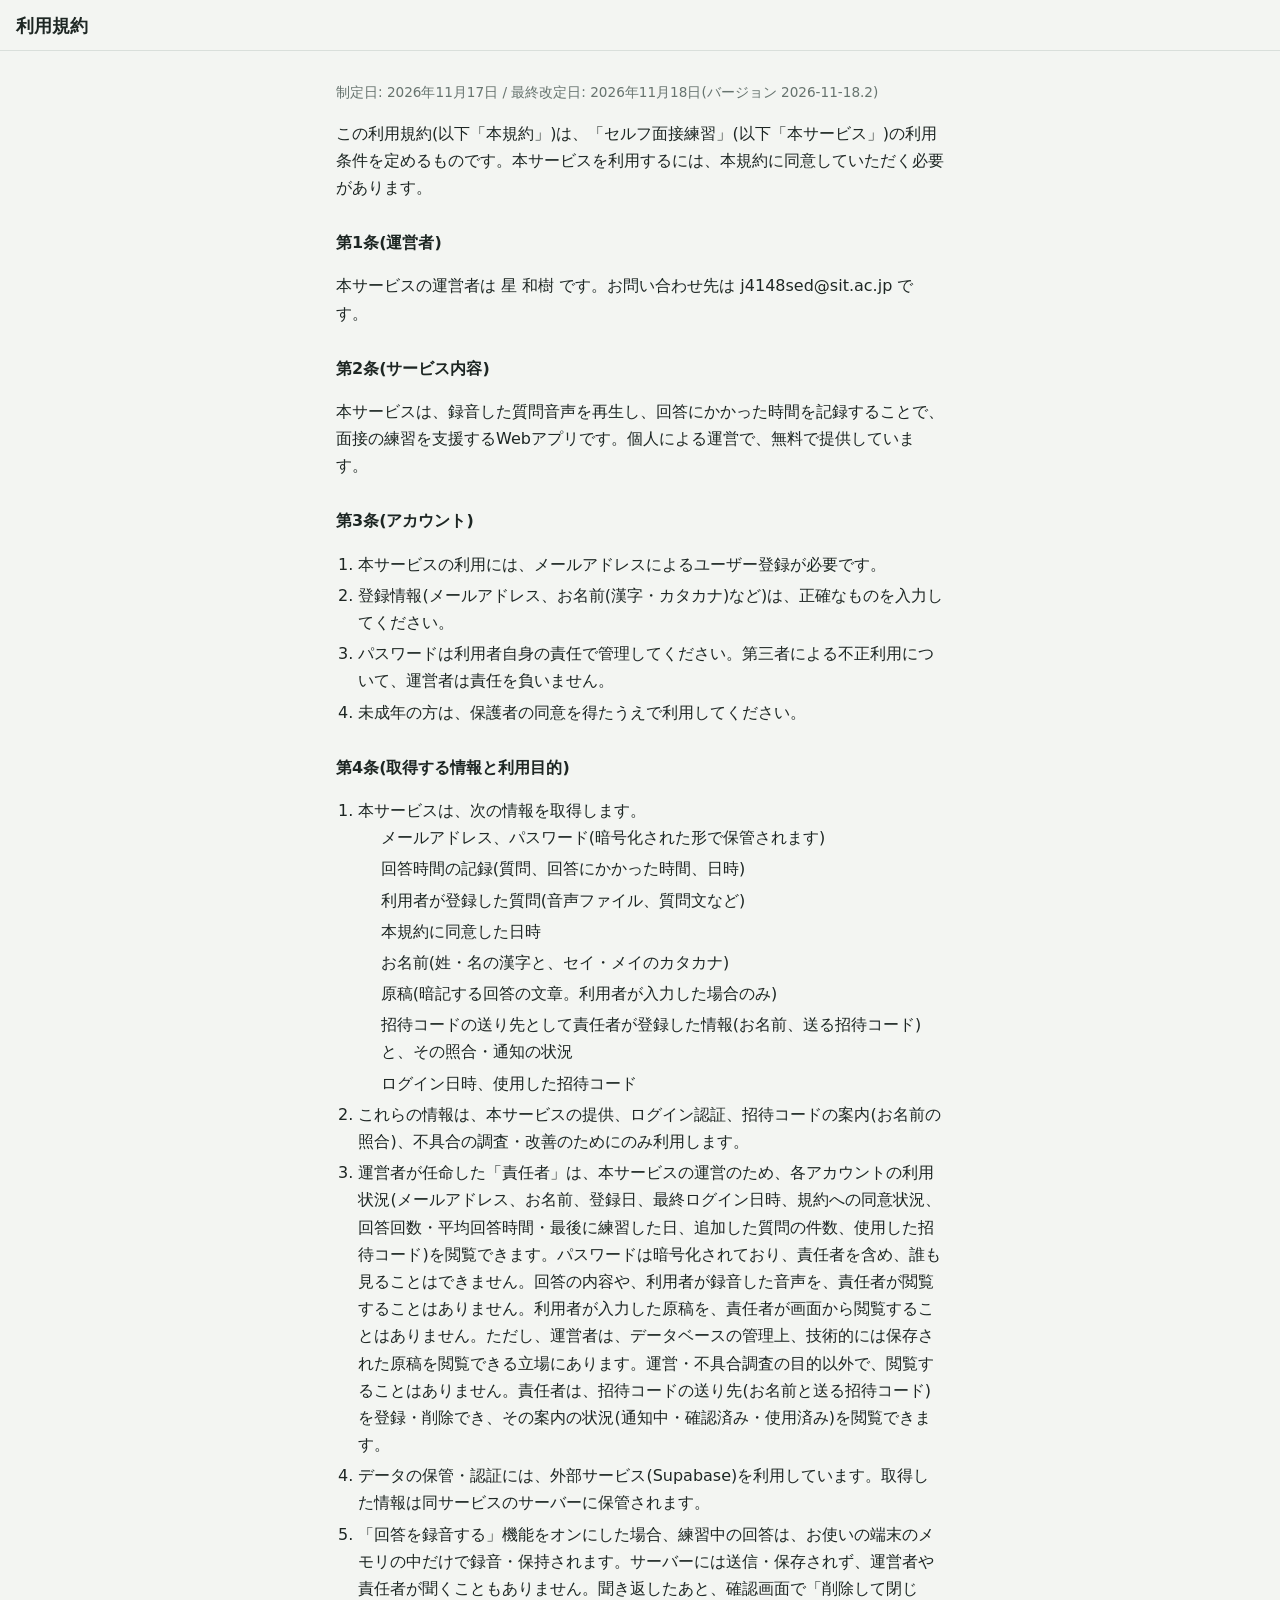
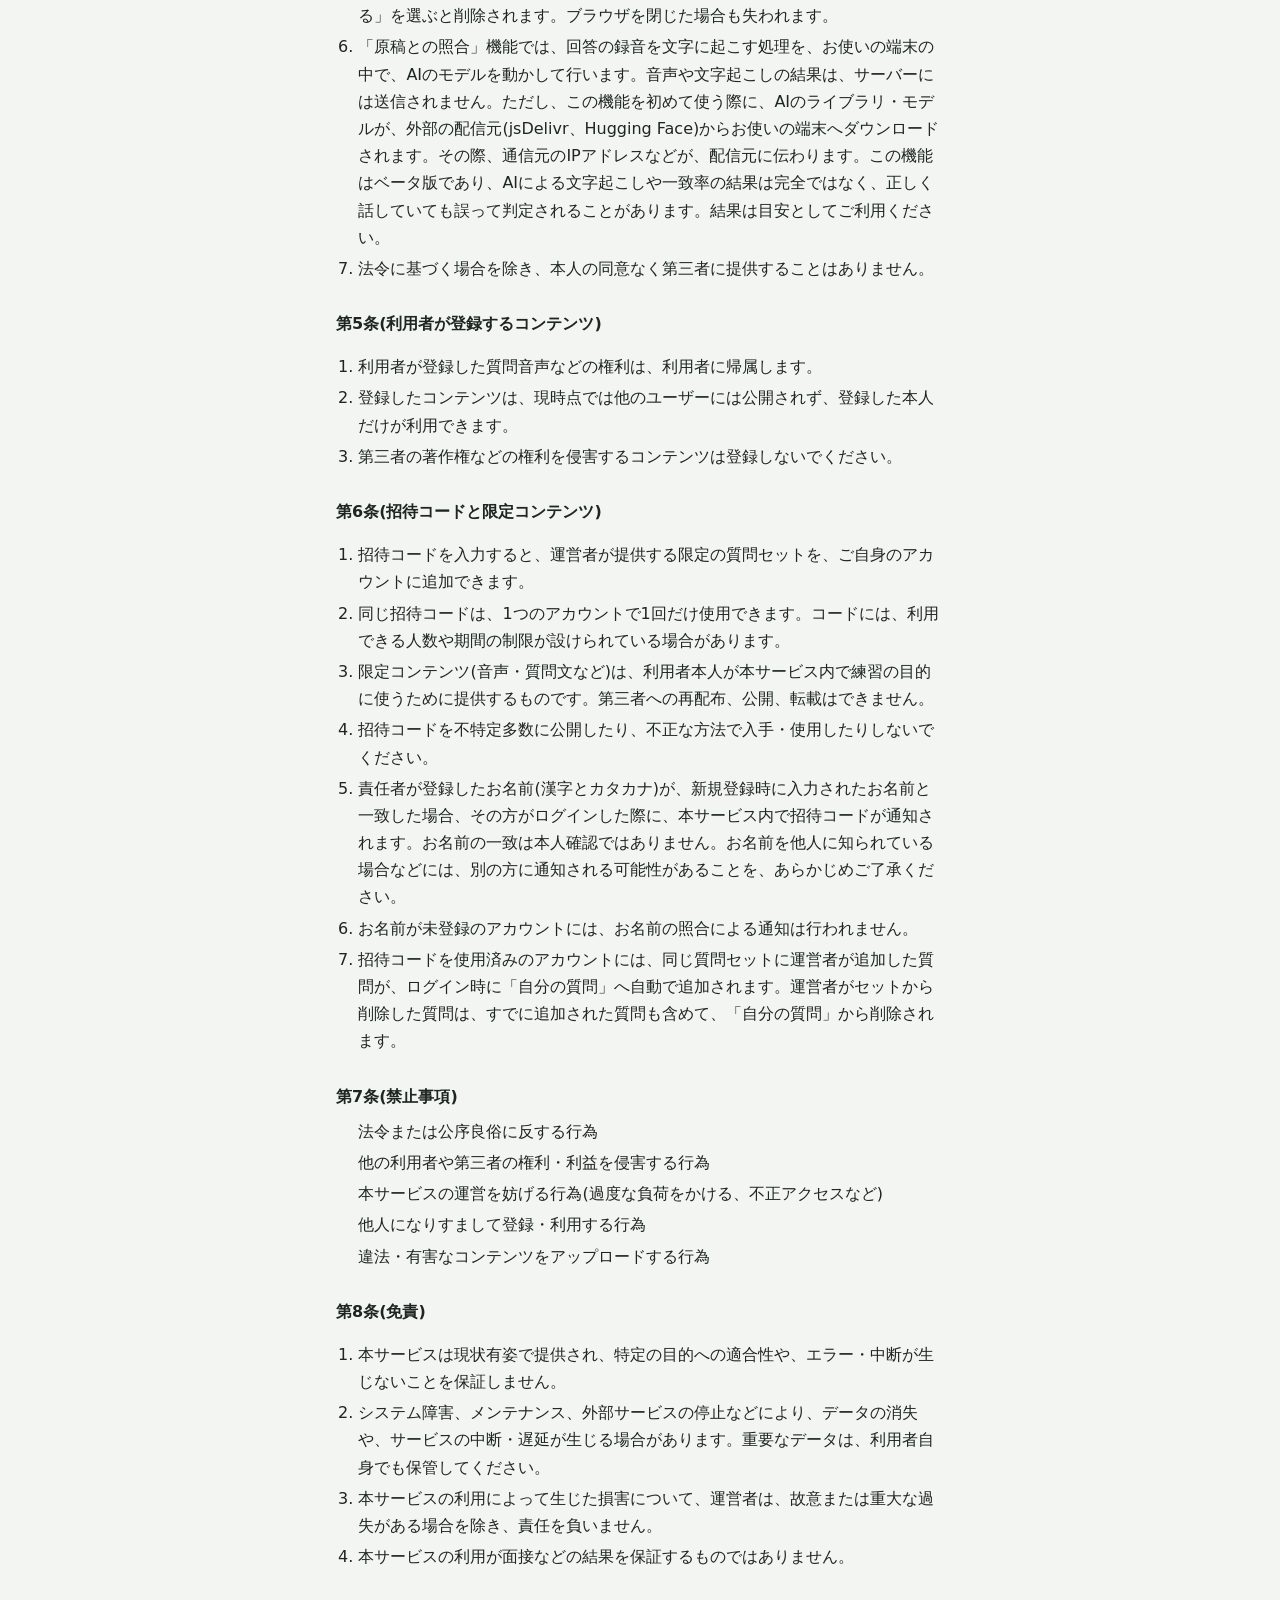
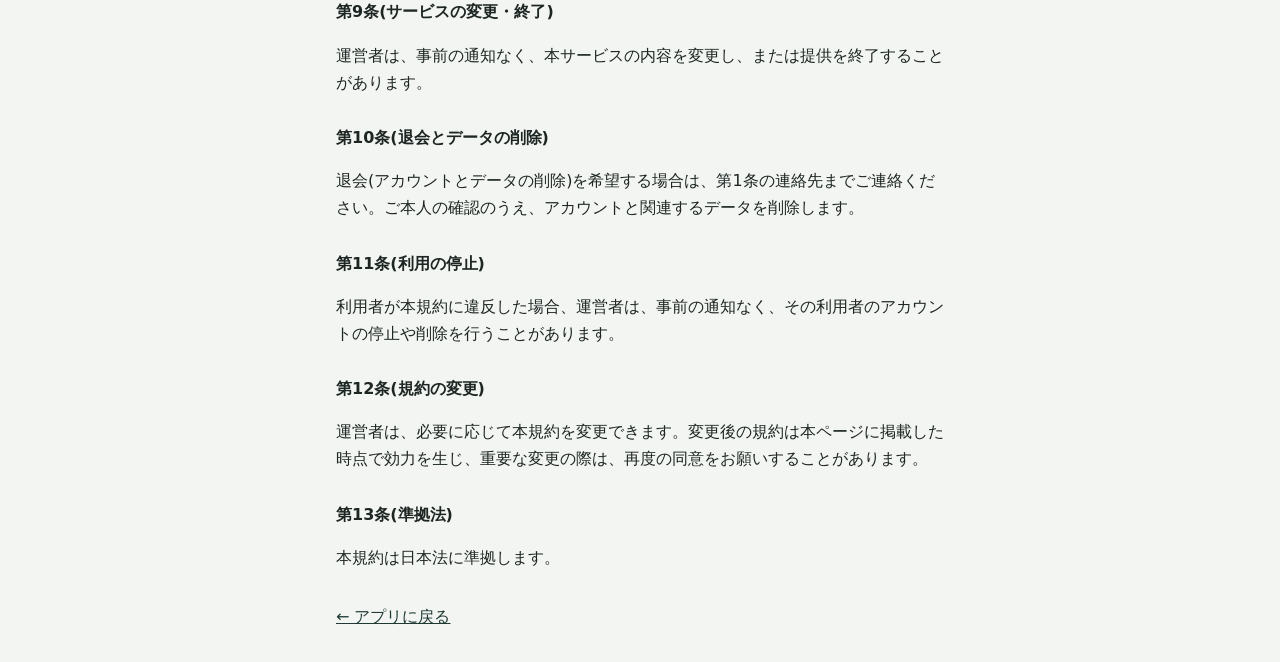
==== commit a0498d36: "Aiベータ版" ====
--- a/terms.html
+++ b/terms.html
@@ -45,7 +45,7 @@
       <li>運営者が任命した「責任者」は、本サービスの運営のため、各アカウントの利用状況(メールアドレス、お名前、登録日、最終ログイン日時、規約への同意状況、回答回数・平均回答時間・最後に練習した日、追加した質問の件数、使用した招待コード)を閲覧できます。パスワードは暗号化されており、責任者を含め、誰も見ることはできません。回答の内容や、利用者が録音した音声を、責任者が閲覧することはありません。利用者が入力した原稿を、責任者が画面から閲覧することはありません。ただし、運営者は、データベースの管理上、技術的には保存された原稿を閲覧できる立場にあります。運営・不具合調査の目的以外で、閲覧することはありません。責任者は、招待コードの送り先(お名前と送る招待コード)を登録・削除でき、その案内の状況(通知中・確認済み・使用済み)を閲覧できます。</li>
       <li>データの保管・認証には、外部サービス(Supabase)を利用しています。取得した情報は同サービスのサーバーに保管されます。</li>
       <li>「回答を録音する」機能をオンにした場合、練習中の回答は、お使いの端末のメモリの中だけで録音・保持されます。サーバーには送信・保存されず、運営者や責任者が聞くこともありません。聞き返したあと、確認画面で「削除して閉じる」を選ぶと削除されます。ブラウザを閉じた場合も失われます。</li>
-      <li>「原稿との照合」機能では、回答の録音を文字に起こす処理を、お使いの端末の中で、AIのモデルを動かして行います。音声や文字起こしの結果は、サーバーには送信されません。ただし、この機能を初めて使う際に、AIのライブラリ・モデル・読みの辞書が、外部の配信元(jsDelivr、Hugging Face)からお使いの端末へダウンロードされます。その際、通信元のIPアドレスなどが、配信元に伝わります。</li>
+      <li>「原稿との照合」機能では、回答の録音を文字に起こす処理を、お使いの端末の中で、AIのモデルを動かして行います。音声や文字起こしの結果は、サーバーには送信されません。ただし、この機能を初めて使う際に、AIのライブラリ・モデルが、外部の配信元(jsDelivr、Hugging Face)からお使いの端末へダウンロードされます。その際、通信元のIPアドレスなどが、配信元に伝わります。この機能はベータ版であり、AIによる文字起こしや一致率の結果は完全ではなく、正しく話していても誤って判定されることがあります。結果は目安としてご利用ください。</li>
       <li>法令に基づく場合を除き、本人の同意なく第三者に提供することはありません。</li>
     </ol>
 
--- a/style.css
+++ b/style.css
@@ -266,3 +266,9 @@
 .chk .out-label { margin: 4px 0 0; font-size: .8rem; color: var(--muted); }
 .miss { background: color-mix(in srgb, #c62828 25%, transparent); color: #c62828; border-radius: 3px; }
 @media (prefers-color-scheme: dark) { .miss { color: #ff8a80; } }
+
+.warn { background: color-mix(in srgb, #f9a825 40%, transparent); color: inherit; border-radius: 3px; }
+
+.beta { display: inline-block; font-size: .7rem; font-weight: 700; padding: 1px 6px; border-radius: 999px; border: 1px solid currentColor; color: #b26a00; vertical-align: middle; }
+.beta-note { color: #b26a00; }
+@media (prefers-color-scheme: dark) { .beta, .beta-note { color: #ffb74d; } }
